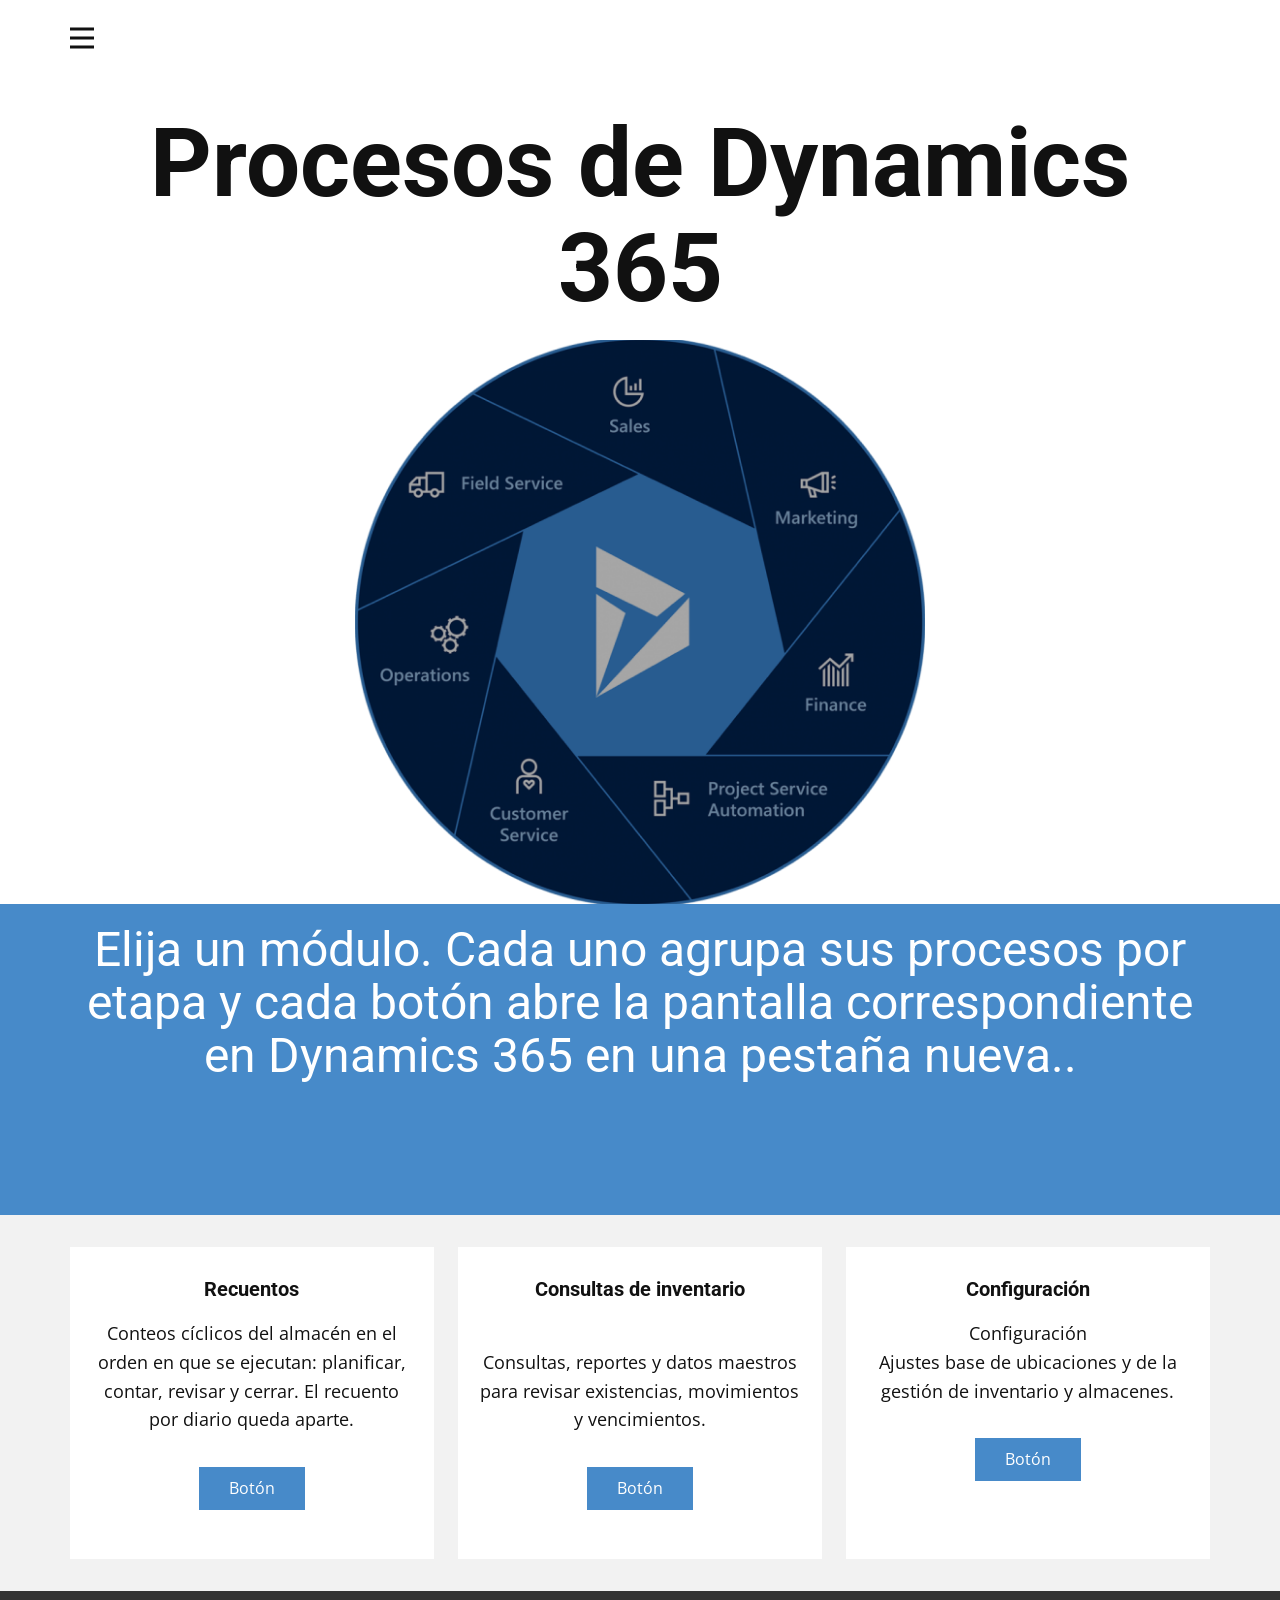
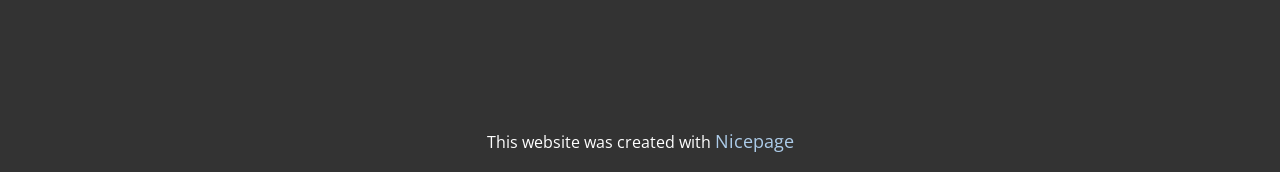
==== index.html @ afd6bdb3 "Add files via upload" ====
<!DOCTYPE html>
<html style="font-size: 16px;" lang="es"><head>
    <meta name="viewport" content="width=device-width, initial-scale=1.0">
    <meta charset="utf-8">
    <meta name="keywords" content="INTUITIVO, Tu diseño es tu pasión., Características clave, Plan de Precios, edificio Empire State">
    <meta name="description" content="">
    <title>Inicio</title>
    <link rel="stylesheet" href="nicepage.css" media="screen">
<link rel="stylesheet" href="index.css" media="screen">
    <script class="u-script" type="text/javascript" src="jquery.js" defer=""></script>
    <script class="u-script" type="text/javascript" src="nicepage.js" defer=""></script>
    <meta name="generator" content="Nicepage 8.8.2, nicepage.com">
    
    
    
    
    
    <link id="u-page-google-font" rel="stylesheet" href="https://fonts.googleapis.com/css2?display=swap&amp;family=Roboto:ital,wght@0,100;0,200;0,300;0,400;0,500;0,600;0,700;0,800;0,900;1,100;1,200;1,300;1,400;1,500;1,600;1,700;1,800;1,900&amp;family=Open+Sans:ital,wght@0,300;0,400;0,500;0,600;0,700;0,800;1,300;1,400;1,500;1,600;1,700;1,800">
    <script type="application/ld+json">{
		"@context": "http://schema.org",
		"@type": "Organization",
		"name": ""
}</script>
    <meta name="theme-color" content="#478ac9">
    <meta property="og:title" content="Inicio">
    <meta property="og:type" content="website">
  <meta data-intl-tel-input-cdn-path="intlTelInput/"></head>
  <body data-home-page="Inicio.html" data-home-page-title="Inicio" data-path-to-root="/" data-include-products="false" class="u-body u-clearfix u-xl-mode" data-lang="es"><header class="u-clearfix u-header u-header" id="header"><div class="u-clearfix u-sheet u-valign-middle-lg u-valign-middle-md u-valign-middle-sm u-valign-middle-xs u-sheet-1">
        <nav class="u-align-left u-menu u-menu-hamburger u-offcanvas u-offcanvas-shift u-menu-1" role="navigation" data-responsive-from="XL">
          <div class="menu-collapse" style="font-size: 1rem; letter-spacing: 0px;">
            <a class="u-button-style u-custom-left-right-menu-spacing u-custom-padding-bottom u-custom-top-bottom-menu-spacing u-hamburger-link u-nav-link u-text-active-palette-1-base u-text-hover-palette-2-base" href="#" tabindex="-1" aria-label="Open menu" aria-controls="9182">
              <svg class="u-svg-link" viewBox="0 0 24 24"><use xlink:href="#menu-hamburger"></use></svg>
              <svg class="u-svg-content" version="1.1" id="menu-hamburger" viewBox="0 0 16 16" x="0px" y="0px" xmlns:xlink="http://www.w3.org/1999/xlink" xmlns="http://www.w3.org/2000/svg"><g><rect y="1" width="16" height="2"></rect><rect y="7" width="16" height="2"></rect><rect y="13" width="16" height="2"></rect>
</g></svg>
            </a>
          </div>
          <div class="u-custom-menu u-nav-container">
            <ul role="menubar" class="u-nav u-unstyled u-nav-1"><li role="none" class="u-nav-item"><a role="menuitem" class="u-button-style u-nav-link u-text-active-palette-1-base u-text-hover-palette-2-base u-nav-link-2" href="/">Inicio</a>
</li><li role="none" class="u-nav-item"><a role="menuitem" class="u-button-style u-nav-link u-text-active-palette-1-base u-text-hover-palette-2-base u-nav-link-2" href="/Recuentos.html">Recuentos</a>
</li><li role="none" class="u-nav-item"><a role="menuitem" class="u-button-style u-nav-link u-text-active-palette-1-base u-text-hover-palette-2-base u-nav-link-2" href="/Consulta_disponible.html">Consulta_disponible</a>
</li><li role="none" class="u-nav-item"><a role="menuitem" class="u-button-style u-nav-link u-text-active-palette-1-base u-text-hover-palette-2-base u-nav-link-2" href="/Configuracion.html">Configuracion</a>
</li></ul>
          </div>
          <div class="u-custom-menu u-nav-container-collapse" id="9182" role="region" aria-label="Menu panel">
            <div class="u-black u-container-style u-inner-container-layout u-opacity u-opacity-95 u-sidenav">
              <div class="u-inner-container-layout u-sidenav-overflow">
                <div class="u-menu-close" tabindex="-1" aria-label="Close menu"></div>
                <ul class="u-align-center u-nav u-popupmenu-items u-unstyled u-nav-2" role="menubar"><li role="none" class="u-nav-item"><a role="menuitem" class="u-button-style u-nav-link" href="/" style="padding-top: 20px; padding-bottom: 20px;">Inicio</a>
</li><li role="none" class="u-nav-item"><a role="menuitem" class="u-button-style u-nav-link" href="/Recuentos.html" style="padding-top: 20px; padding-bottom: 20px;">Recuentos</a>
</li><li role="none" class="u-nav-item"><a role="menuitem" class="u-button-style u-nav-link" href="/Consulta_disponible.html" style="padding-top: 20px; padding-bottom: 20px;">Consulta_disponible</a>
</li><li role="none" class="u-nav-item"><a role="menuitem" class="u-button-style u-nav-link" href="/Configuracion.html" style="padding-top: 20px; padding-bottom: 20px;">Configuracion</a>
</li></ul>
              </div>
            </div>
            <div class="u-black u-menu-overlay u-opacity u-opacity-70"></div>
          </div>
        </nav>
      </div></header>
    <section class="u-align-center u-clearfix u-container-align-center u-section-1" src="" id="block-1">
      <div class="u-clearfix u-sheet u-valign-bottom-xl u-valign-middle-lg u-valign-middle-md u-valign-middle-sm u-valign-middle-xs u-sheet-1">
        <h1 class="u-align-center u-text u-text-default u-title u-text-1"> Procesos de Dynamics 365</h1>
        <img class="custom-expanded u-image u-image-1" src="/images/Dynamics-365-Services-partner-1030x1030-1.png" data-image-width="588" data-image-height="588">
      </div>
    </section>
    <section class="u-align-left u-clearfix u-color-scheme-summer-time u-color-style-multicolor-1 u-container-align-left u-palette-1-base u-section-2" id="block-3">
      <div class="u-clearfix u-sheet u-sheet-1">
        <h2 class="u-align-center u-text u-text-default u-text-1"> Elija un módulo. Cada uno agrupa sus procesos por etapa y cada botón abre la pantalla correspondiente en Dynamics 365 en una pestaña nueva..</h2>
      </div>
    </section>
    <section class="u-align-center u-clearfix u-container-align-center u-grey-5 u-section-3" id="block-5">
      <div class="u-clearfix u-sheet u-valign-middle u-sheet-1">
        <div class="u-expanded-width u-list u-list-1">
          <div class="u-repeater u-repeater-1">
            <div class="u-align-center u-container-align-center u-container-style u-list-item u-repeater-item u-video-cover u-white u-list-item-1">
              <div class="u-container-layout u-similar-container u-container-layout-1">
                <h5 class="u-align-center u-text u-text-default u-text-1"> Recuentos<span style="font-weight: 700;"></span>
                </h5>
                <p class="u-align-center u-text u-text-2">Conteos cíclicos del almacén en el orden en que se ejecutan: planificar, contar, revisar y cerrar. El recuento por diario queda aparte. </p>
                <a href="https://gpmtest.sandbox.operations.dynamics.com/?cmp=ALPM&amp;mi=InventOnhandItem" class="u-align-center u-btn u-button-style u-btn-1" title="Consulta disponible" target="_blank">Botón</a>
              </div>
            </div>
            <div class="u-align-center u-container-align-center u-container-style u-list-item u-repeater-item u-video-cover u-white u-list-item-2">
              <div class="u-container-layout u-similar-container u-container-layout-2">
                <h5 class="u-align-center u-text u-text-default u-text-3">Consultas de inventario </h5>
                <p class="u-align-center u-text u-text-4">
                  <br>Consultas, reportes y datos maestros para revisar existencias, movimientos y vencimientos.
                </p>
                <a href="https://gpmtest.sandbox.operations.dynamics.com/?cmp=ALPM&amp;mi=InventTransNew" class="u-align-center u-btn u-button-style u-btn-2" target="_blank">Botón</a>
              </div>
            </div>
            <div class="u-align-center u-container-align-center u-container-style u-list-item u-repeater-item u-video-cover u-white u-list-item-3">
              <div class="u-container-layout u-similar-container u-container-layout-3">
                <h5 class="u-align-center u-text u-text-default u-text-5"> Configuración </h5>
                <p class="u-align-center u-text u-text-6"> Configuración <br>Ajustes base de ubicaciones y de la gestión de inventario y almacenes.
                </p>
                <a href="#" class="u-align-center u-btn u-button-style u-btn-3">Botón</a>
              </div>
            </div>
          </div>
        </div>
      </div>
    </section>
    
    
    
    <footer class="u-align-center u-clearfix u-container-align-center u-footer u-grey-80 u-footer" id="footer"><div class="u-clearfix u-sheet u-sheet-1"></div></footer>
    <section class="u-backlink u-clearfix u-grey-80"> This website was created with <a href="https://nicepage.com">Nicepage</a>
    </section>
  
</body></html>
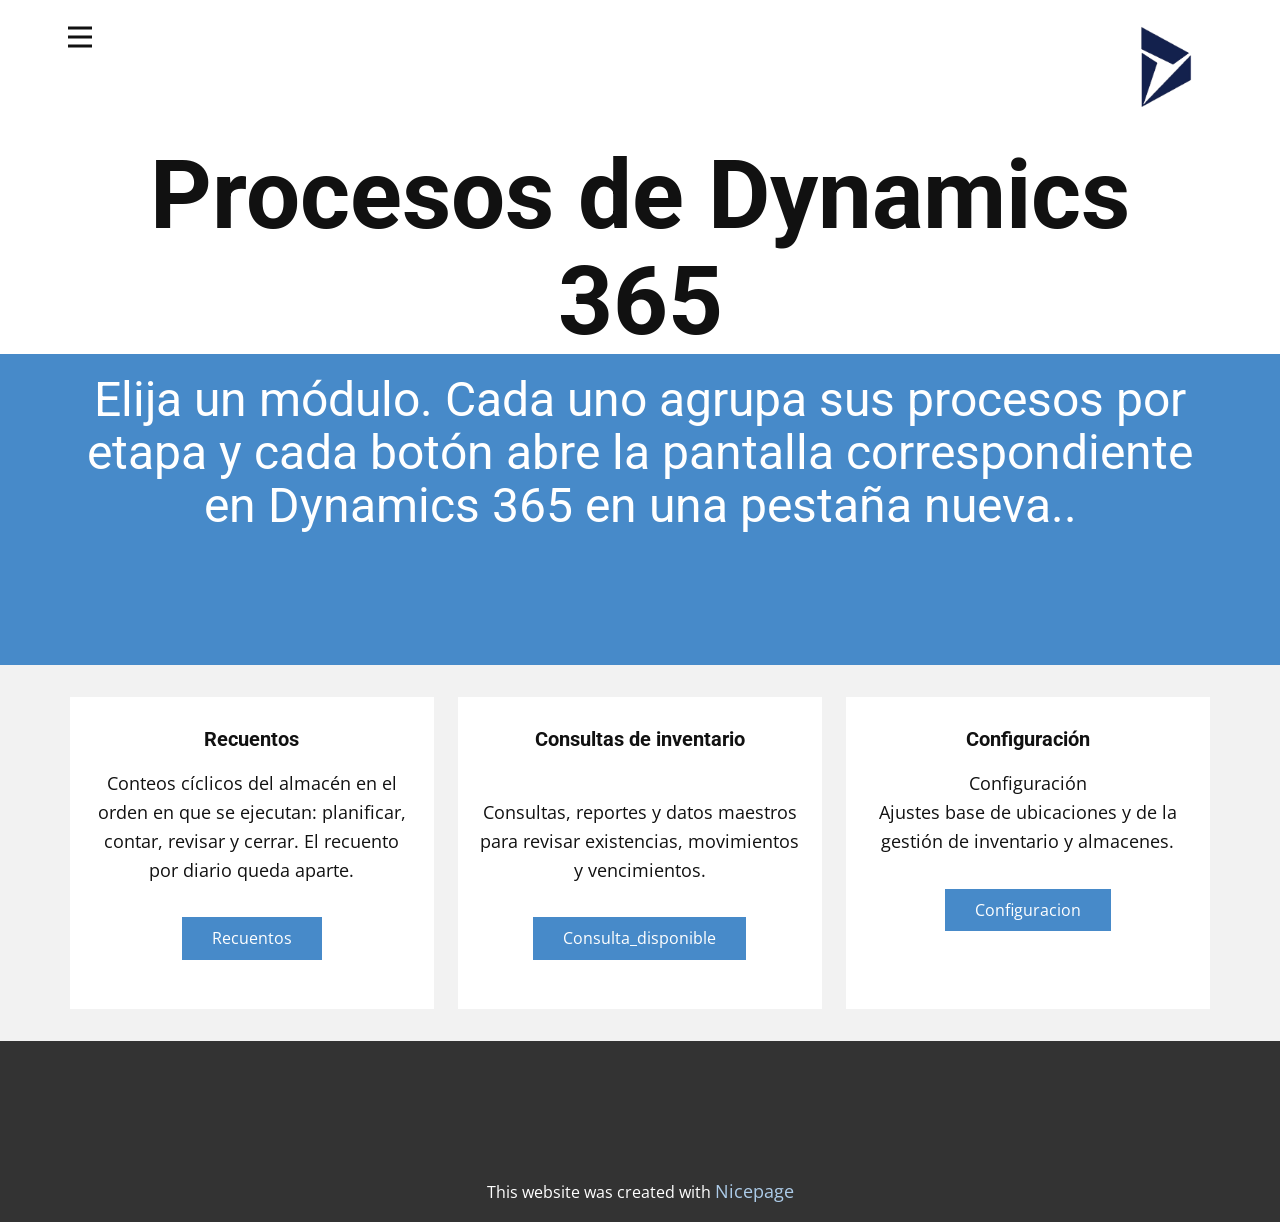
==== commit 7ac8e7a0: "Add files via upload" ====
--- a/index.html
+++ b/index.html
@@ -19,13 +19,14 @@
     <script type="application/ld+json">{
 		"@context": "http://schema.org",
 		"@type": "Organization",
-		"name": ""
+		"name": "",
+		"logo": "images/pngegg.png"
 }</script>
     <meta name="theme-color" content="#478ac9">
     <meta property="og:title" content="Inicio">
     <meta property="og:type" content="website">
   <meta data-intl-tel-input-cdn-path="intlTelInput/"></head>
-  <body data-home-page="Inicio.html" data-home-page-title="Inicio" data-path-to-root="/" data-include-products="false" class="u-body u-clearfix u-xl-mode" data-lang="es"><header class="u-clearfix u-header u-header" id="header"><div class="u-clearfix u-sheet u-valign-middle-lg u-valign-middle-md u-valign-middle-sm u-valign-middle-xs u-sheet-1">
+  <body data-home-page="Inicio.html" data-home-page-title="Inicio" data-path-to-root="./" data-include-products="false" class="u-body u-clearfix u-xl-mode" data-lang="es"><header class="u-clearfix u-header u-header" id="header"><div class="u-clearfix u-sheet u-valign-middle-lg u-valign-middle-md u-valign-middle-sm u-valign-middle-xs u-sheet-1">
         <nav class="u-align-left u-menu u-menu-hamburger u-offcanvas u-offcanvas-shift u-menu-1" role="navigation" data-responsive-from="XL">
           <div class="menu-collapse" style="font-size: 1rem; letter-spacing: 0px;">
             <a class="u-button-style u-custom-left-right-menu-spacing u-custom-padding-bottom u-custom-top-bottom-menu-spacing u-hamburger-link u-nav-link u-text-active-palette-1-base u-text-hover-palette-2-base" href="#" tabindex="-1" aria-label="Open menu" aria-controls="9182">
@@ -35,31 +36,33 @@
             </a>
           </div>
           <div class="u-custom-menu u-nav-container">
-            <ul role="menubar" class="u-nav u-unstyled u-nav-1"><li role="none" class="u-nav-item"><a role="menuitem" class="u-button-style u-nav-link u-text-active-palette-1-base u-text-hover-palette-2-base u-nav-link-2" href="/">Inicio</a>
-</li><li role="none" class="u-nav-item"><a role="menuitem" class="u-button-style u-nav-link u-text-active-palette-1-base u-text-hover-palette-2-base u-nav-link-2" href="/Recuentos.html">Recuentos</a>
-</li><li role="none" class="u-nav-item"><a role="menuitem" class="u-button-style u-nav-link u-text-active-palette-1-base u-text-hover-palette-2-base u-nav-link-2" href="/Consulta_disponible.html">Consulta_disponible</a>
-</li><li role="none" class="u-nav-item"><a role="menuitem" class="u-button-style u-nav-link u-text-active-palette-1-base u-text-hover-palette-2-base u-nav-link-2" href="/Configuracion.html">Configuracion</a>
+            <ul role="menubar" class="u-nav u-unstyled u-nav-1"><li role="none" class="u-nav-item"><a role="menuitem" class="u-button-style u-nav-link u-text-active-palette-1-base u-text-hover-palette-2-base u-nav-link-2" href="./">Inicio</a>
+</li><li role="none" class="u-nav-item"><a role="menuitem" class="u-button-style u-nav-link u-text-active-palette-1-base u-text-hover-palette-2-base u-nav-link-2" href="Recuentos.html">Recuentos</a>
+</li><li role="none" class="u-nav-item"><a role="menuitem" class="u-button-style u-nav-link u-text-active-palette-1-base u-text-hover-palette-2-base u-nav-link-2" href="Consulta_disponible.html">Consulta_disponible</a>
+</li><li role="none" class="u-nav-item"><a role="menuitem" class="u-button-style u-nav-link u-text-active-palette-1-base u-text-hover-palette-2-base u-nav-link-2" href="Configuracion.html">Configuracion</a>
 </li></ul>
           </div>
           <div class="u-custom-menu u-nav-container-collapse" id="9182" role="region" aria-label="Menu panel">
             <div class="u-black u-container-style u-inner-container-layout u-opacity u-opacity-95 u-sidenav">
               <div class="u-inner-container-layout u-sidenav-overflow">
                 <div class="u-menu-close" tabindex="-1" aria-label="Close menu"></div>
-                <ul class="u-align-center u-nav u-popupmenu-items u-unstyled u-nav-2" role="menubar"><li role="none" class="u-nav-item"><a role="menuitem" class="u-button-style u-nav-link" href="/" style="padding-top: 20px; padding-bottom: 20px;">Inicio</a>
-</li><li role="none" class="u-nav-item"><a role="menuitem" class="u-button-style u-nav-link" href="/Recuentos.html" style="padding-top: 20px; padding-bottom: 20px;">Recuentos</a>
-</li><li role="none" class="u-nav-item"><a role="menuitem" class="u-button-style u-nav-link" href="/Consulta_disponible.html" style="padding-top: 20px; padding-bottom: 20px;">Consulta_disponible</a>
-</li><li role="none" class="u-nav-item"><a role="menuitem" class="u-button-style u-nav-link" href="/Configuracion.html" style="padding-top: 20px; padding-bottom: 20px;">Configuracion</a>
+                <ul class="u-align-center u-nav u-popupmenu-items u-unstyled u-nav-2" role="menubar"><li role="none" class="u-nav-item"><a role="menuitem" class="u-button-style u-nav-link" href="./">Inicio</a>
+</li><li role="none" class="u-nav-item"><a role="menuitem" class="u-button-style u-nav-link" href="Recuentos.html">Recuentos</a>
+</li><li role="none" class="u-nav-item"><a role="menuitem" class="u-button-style u-nav-link" href="Consulta_disponible.html">Consulta_disponible</a>
+</li><li role="none" class="u-nav-item"><a role="menuitem" class="u-button-style u-nav-link" href="Configuracion.html">Configuracion</a>
 </li></ul>
               </div>
             </div>
             <div class="u-black u-menu-overlay u-opacity u-opacity-70"></div>
           </div>
         </nav>
+        <a href="" class="u-image u-logo u-image-1" data-image-width="505" data-image-height="503">
+          <img src="images/pngegg.png" class="u-logo-image u-logo-image-1">
+        </a>
       </div></header>
     <section class="u-align-center u-clearfix u-container-align-center u-section-1" src="" id="block-1">
-      <div class="u-clearfix u-sheet u-valign-bottom-xl u-valign-middle-lg u-valign-middle-md u-valign-middle-sm u-valign-middle-xs u-sheet-1">
+      <div class="u-clearfix u-sheet u-valign-middle-lg u-valign-middle-md u-valign-middle-sm u-valign-middle-xs u-sheet-1">
         <h1 class="u-align-center u-text u-text-default u-title u-text-1"> Procesos de Dynamics 365</h1>
-        <img class="custom-expanded u-image u-image-1" src="/images/Dynamics-365-Services-partner-1030x1030-1.png" data-image-width="588" data-image-height="588">
       </div>
     </section>
     <section class="u-align-left u-clearfix u-color-scheme-summer-time u-color-style-multicolor-1 u-container-align-left u-palette-1-base u-section-2" id="block-3">
@@ -76,7 +79,7 @@
                 <h5 class="u-align-center u-text u-text-default u-text-1"> Recuentos<span style="font-weight: 700;"></span>
                 </h5>
                 <p class="u-align-center u-text u-text-2">Conteos cíclicos del almacén en el orden en que se ejecutan: planificar, contar, revisar y cerrar. El recuento por diario queda aparte. </p>
-                <a href="https://gpmtest.sandbox.operations.dynamics.com/?cmp=ALPM&amp;mi=InventOnhandItem" class="u-align-center u-btn u-button-style u-btn-1" title="Consulta disponible" target="_blank">Botón</a>
+                <a href="Recuentos.html" data-page-id="54899049" class="u-align-center u-btn u-button-style u-btn-1" title="Consulta disponible">Recuentos</a>
               </div>
             </div>
             <div class="u-align-center u-container-align-center u-container-style u-list-item u-repeater-item u-video-cover u-white u-list-item-2">
@@ -85,7 +88,7 @@
                 <p class="u-align-center u-text u-text-4">
                   <br>Consultas, reportes y datos maestros para revisar existencias, movimientos y vencimientos.
                 </p>
-                <a href="https://gpmtest.sandbox.operations.dynamics.com/?cmp=ALPM&amp;mi=InventTransNew" class="u-align-center u-btn u-button-style u-btn-2" target="_blank">Botón</a>
+                <a href="Consulta_disponible.html" data-page-id="436522699" class="u-align-center u-btn u-button-style u-btn-2" title="Consulta_disponible">Consulta_disponible</a>
               </div>
             </div>
             <div class="u-align-center u-container-align-center u-container-style u-list-item u-repeater-item u-video-cover u-white u-list-item-3">
@@ -93,7 +96,7 @@
                 <h5 class="u-align-center u-text u-text-default u-text-5"> Configuración </h5>
                 <p class="u-align-center u-text u-text-6"> Configuración <br>Ajustes base de ubicaciones y de la gestión de inventario y almacenes.
                 </p>
-                <a href="#" class="u-align-center u-btn u-button-style u-btn-3">Botón</a>
+                <a href="Configuracion.html" data-page-id="3608517" class="u-align-center u-btn u-button-style u-btn-3" title="Configuracion">Configuracion</a>
               </div>
             </div>
           </div>
--- a/nicepage.css
+++ b/nicepage.css
@@ -45729,11 +45729,11 @@
 }
 
 .u-header .u-sheet-1 {
-  min-height: 80px;
+  min-height: 112px;
 }
 
 .u-header .u-menu-1 {
-  margin: 22px auto 26px 0;
+  margin: 21px auto 0 -2px;
 }
 
 .u-header .u-nav-1 {
@@ -45748,9 +45748,26 @@
   font-size: 1.25rem;
   margin: 20px auto 0;
 }
+
+.u-header .u-image-1 {
+  width: 91px;
+  height: 91px;
+  margin: -32px 0 0 auto;
+}
+
+.u-header .u-logo-image-1 {
+  width: 100%;
+  height: 100%;
+}
 @media (max-width: 1199px) {
   .u-header .u-menu-1 {
     width: auto;
+    margin-left: -2px;
+  }
+
+  .u-header .u-image-1 {
+    width: 91px;
+    margin-top: -32px;
   }
 }
 
--- a/index.css
+++ b/index.css
@@ -3,20 +3,13 @@
 }
 
 .u-section-1 .u-sheet-1 {
-  min-height: 824px;
+  min-height: 242px;
 }
 
 .u-section-1 .u-text-1 {
   font-size: 6rem;
   font-weight: 700;
-  margin: 30px 0 0;
-}
-
-.u-section-1 .u-image-1 {
-  filter: brightness(0.65);
-  width: 570px;
-  height: 564px;
-  margin: 18px auto 0;
+  margin: 31px 0 0;
 }
 
 @media (max-width: 1199px) {
@@ -27,21 +20,11 @@
   .u-section-1 .u-text-1 {
     margin-top: 317px;
   }
-
-  .u-section-1 .u-image-1 {
-    margin-top: 65px;
-    margin-bottom: 34px;
-  }
 }
 
 @media (max-width: 991px) {
   .u-section-1 .u-sheet-1 {
     min-height: 916px;
-  }
-
-  .u-section-1 .u-image-1 {
-    margin-top: 52px;
-    margin-bottom: 33px;
   }
 }
 
@@ -53,12 +36,6 @@
   .u-section-1 .u-text-1 {
     font-size: 3.75rem;
     margin-top: 112px;
-  }
-
-  .u-section-1 .u-image-1 {
-    width: 540px;
-    height: 534px;
-    margin-top: -14px;
     margin-bottom: 60px;
   }
 }
@@ -69,13 +46,7 @@
   }
 
   .u-section-1 .u-text-1 {
-    margin-top: 30px;
-  }
-
-  .u-section-1 .u-image-1 {
-    width: 340px;
-    height: 336px;
-    margin-top: 75px;
+    margin-top: 31px;
   }
 } .u-section-2 {
   background-image: none;
